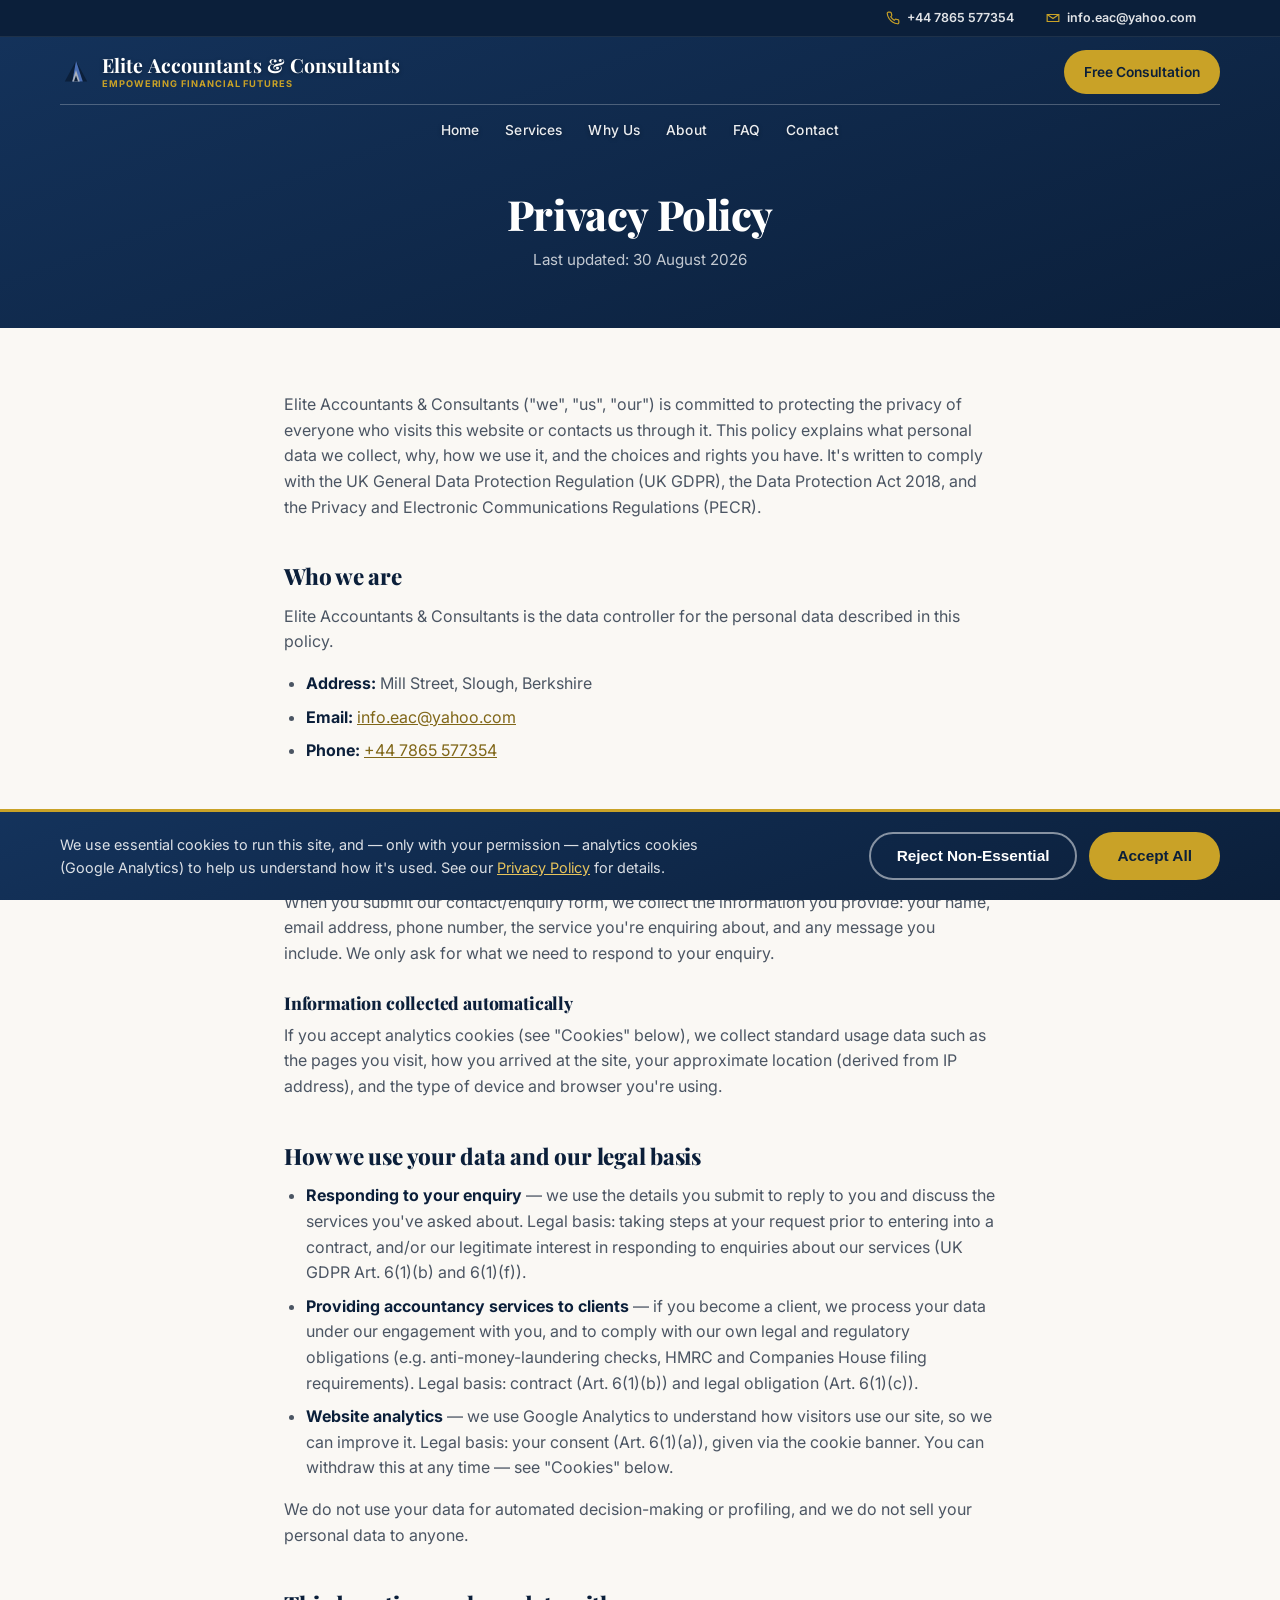
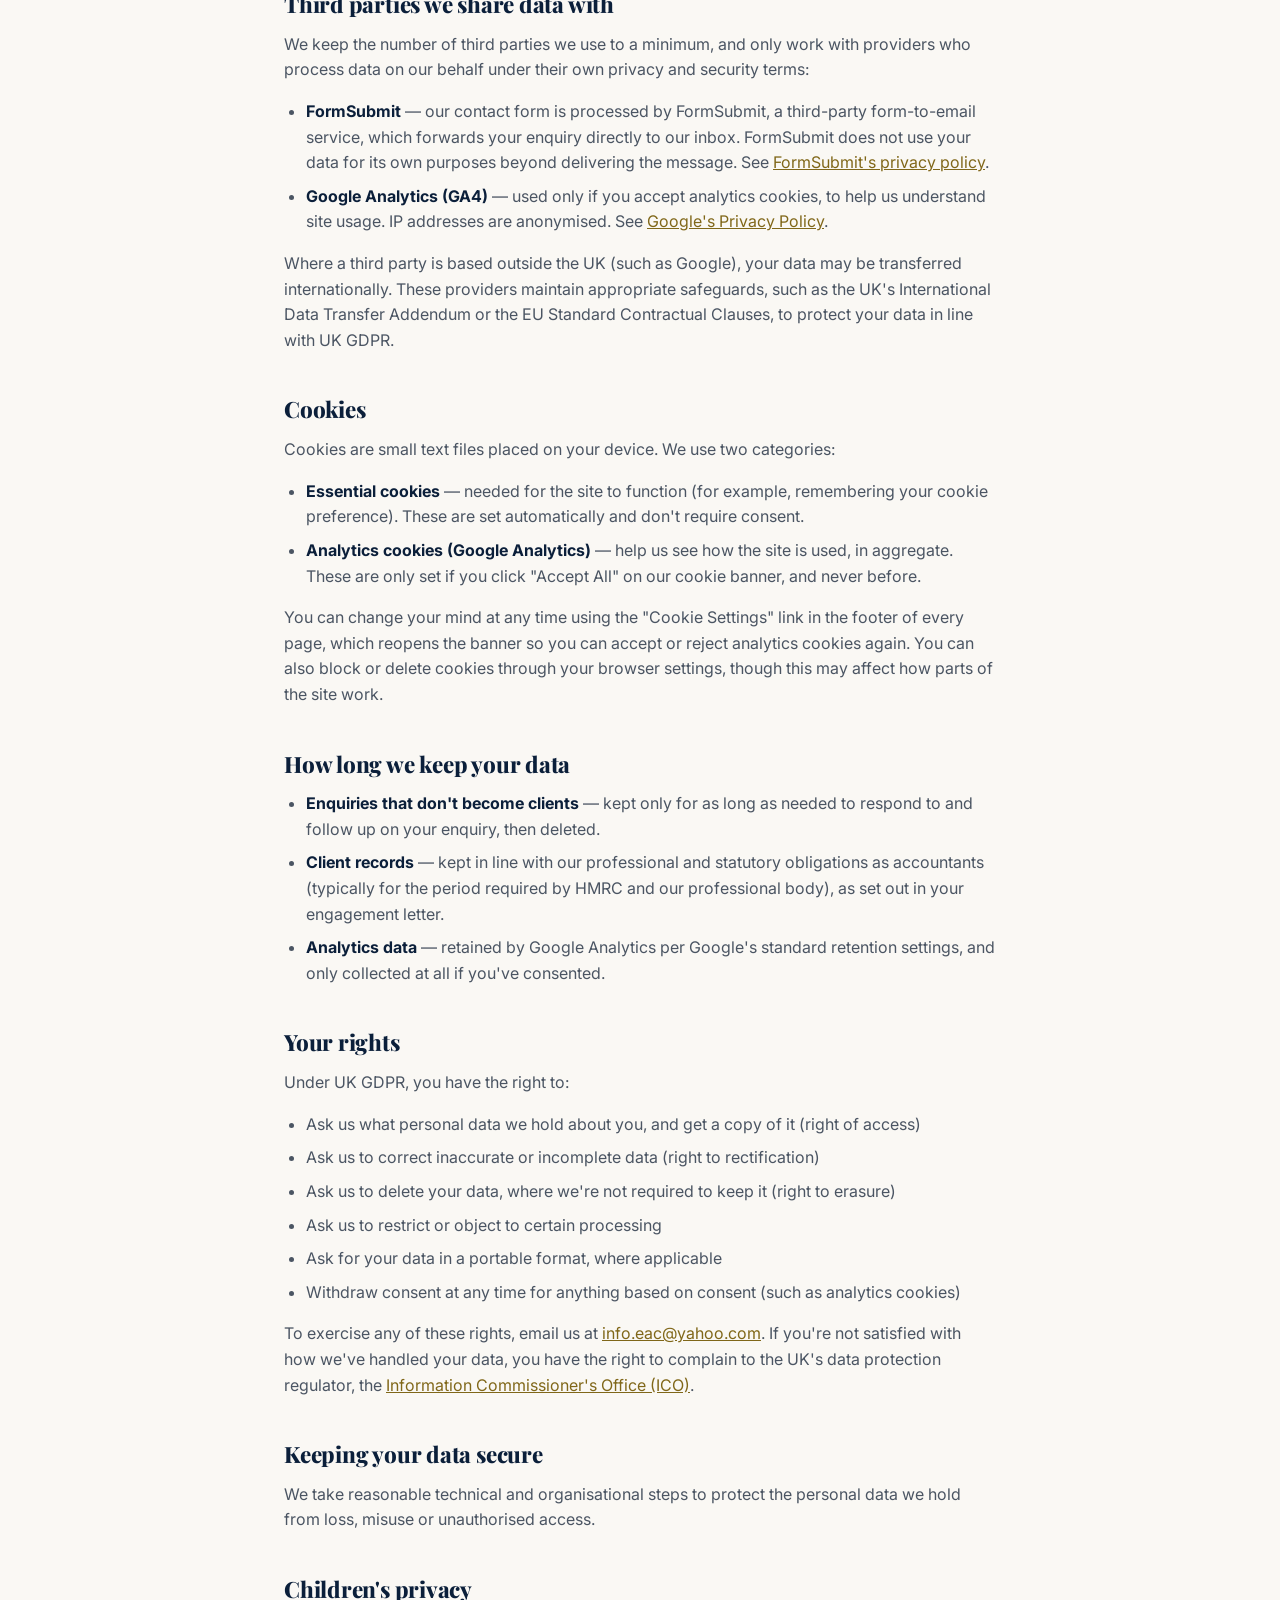
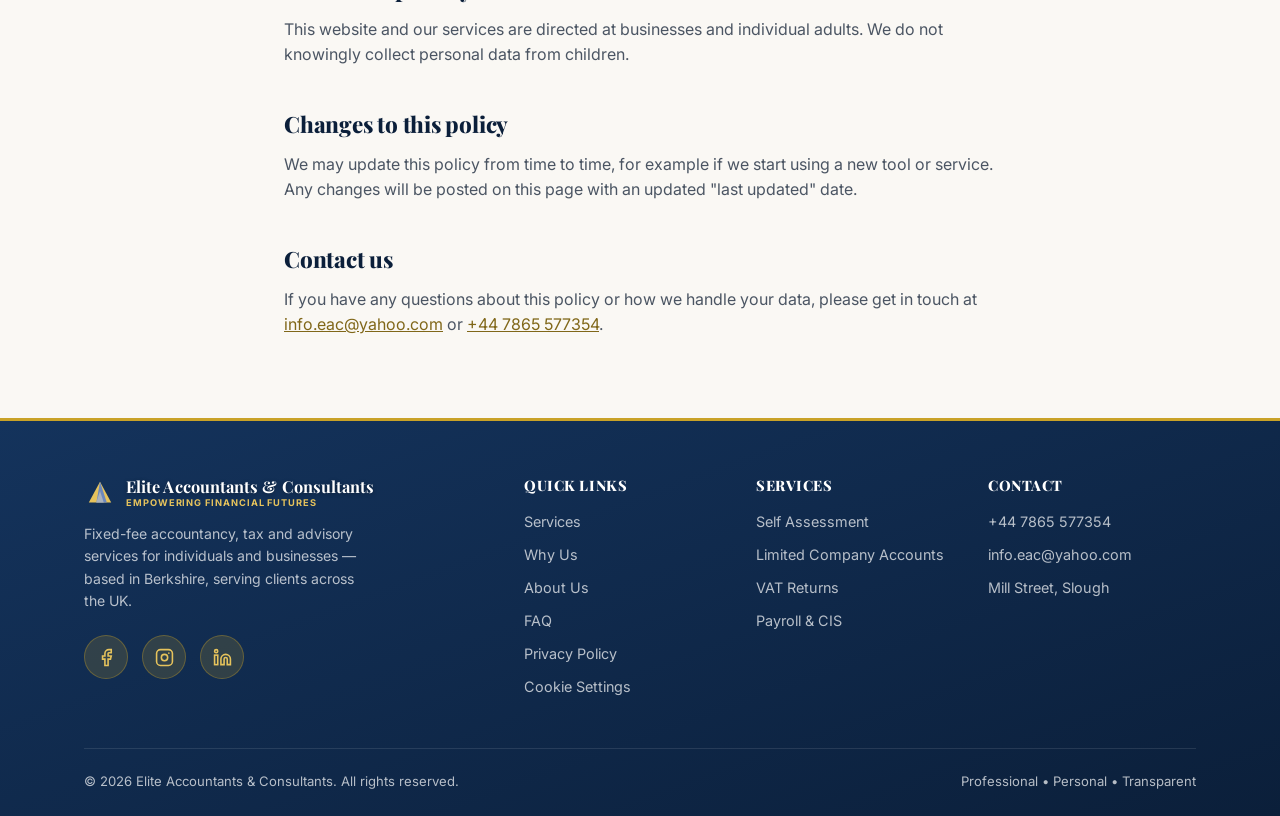
==== privacy-policy.html @ 8841601c "privacy policy updated" ====
<!DOCTYPE html>
<html lang="en">
<head>
<meta charset="UTF-8">
<meta name="viewport" content="width=device-width, initial-scale=1.0">

<!-- Google Analytics (GA4) -- the gtag.js script itself is NOT loaded here.
     It only gets injected after a visitor accepts analytics cookies in the
     cookie-consent banner (see the "Cookie consent & Google Analytics" section
     of script.js), so no GA cookie is ever set without consent (PECR). -->

<title>Privacy Policy | Elite Accountants & Consultants</title>
<meta name="description" content="How Elite Accountants & Consultants collects, uses and protects your personal data, including our use of cookies and Google Analytics.">
<link rel="icon" href="data:image/svg+xml,%3Csvg xmlns='http://www.w3.org/2000/svg' viewBox='0 0 64 64'%3E%3Crect width='64' height='64' rx='12' fill='%230b1f3a'/%3E%3Cpath d='M32 14 50 42H14z' fill='%23c9a227'/%3E%3C/svg%3E">

<meta property="og:type" content="website">
<meta property="og:site_name" content="Elite Accountants & Consultants">
<meta property="og:title" content="Privacy Policy | Elite Accountants & Consultants">
<meta property="og:description" content="How Elite Accountants & Consultants collects, uses and protects your personal data, including our use of cookies and Google Analytics.">
<meta name="twitter:card" content="summary">
<meta name="twitter:title" content="Privacy Policy | Elite Accountants & Consultants">

<link rel="preconnect" href="https://fonts.googleapis.com">
<link rel="preconnect" href="https://fonts.gstatic.com" crossorigin>
<link href="https://fonts.googleapis.com/css2?family=Playfair+Display:wght@700;800;900&family=Inter:wght@400;500;600;700;800&display=swap" rel="stylesheet">
<link rel="stylesheet" href="styles.css">
</head>
<body>

<div class="topbar">
  <div class="container topbar-inner">
    <a href="tel:+447865577354">
      <svg viewBox="0 0 24 24" fill="none" stroke="currentColor" stroke-width="2"><path d="M22 16.92v3a2 2 0 0 1-2.18 2 19.79 19.79 0 0 1-8.63-3.07 19.5 19.5 0 0 1-6-6 19.79 19.79 0 0 1-3.07-8.67A2 2 0 0 1 4.11 2h3a2 2 0 0 1 2 1.72c.127.96.361 1.903.7 2.81a2 2 0 0 1-.45 2.11L8.09 9.91a16 16 0 0 0 6 6l1.27-1.27a2 2 0 0 1 2.11-.45c.907.339 1.85.573 2.81.7A2 2 0 0 1 22 16.92z"/></svg>
      +44 7865 577354
    </a>
    <a href="index.html#contact">
      <svg viewBox="0 0 24 24" fill="none" stroke="currentColor" stroke-width="2"><path d="M4 4h16v16H4z" opacity="0"/><path d="M22 6 12 13 2 6"/><path d="M2 6h20v12H2z"/></svg>
      info.eac@yahoo.com
    </a>
  </div>
</div>

<header>
  <div class="container nav-wrap">
    <a href="index.html" class="logo">
      <svg viewBox="0 0 40 40" fill="none" xmlns="http://www.w3.org/2000/svg">
        <path d="M20 6 34 32H6Z" fill="#0b1f3a"/>
        <path d="M20 6 28.5 32H15.5Z" fill="#4a6fb5"/>
        <path d="M20 17.5 24.7 32H15.3Z" fill="#aab2bd"/>
        <path d="M20 24.5 22.6 32H17.4Z" fill="#0b1f3a"/>
      </svg>
      <span class="logo-text">
        <strong>Elite Accountants &amp; Consultants</strong>
        <span>Empowering Financial Futures</span>
      </span>
    </a>

    <nav class="main-nav" id="mainNav">
      <a href="index.html#home">Home</a>
      <a href="index.html#services">Services</a>
      <a href="index.html#why-us">Why Us</a>
      <a href="index.html#about">About</a>
      <a href="index.html#faq">FAQ</a>
      <a href="index.html#contact">Contact</a>
    </nav>

    <div class="header-actions">
      <a class="phone-pill" href="tel:+447865577354">
        <svg width="17" height="17" viewBox="0 0 24 24" fill="none" stroke="#c9a227" stroke-width="2"><path d="M22 16.92v3a2 2 0 0 1-2.18 2 19.79 19.79 0 0 1-8.63-3.07 19.5 19.5 0 0 1-6-6 19.79 19.79 0 0 1-3.07-8.67A2 2 0 0 1 4.11 2h3a2 2 0 0 1 2 1.72c.127.96.361 1.903.7 2.81a2 2 0 0 1-.45 2.11L8.09 9.91a16 16 0 0 0 6 6l1.27-1.27a2 2 0 0 1 2.11-.45c.907.339 1.85.573 2.81.7A2 2 0 0 1 22 16.92z"/></svg>
        +44 7865 577354
      </a>
      <a href="index.html#contact" class="btn btn-primary">Free Consultation</a>
      <button class="menu-toggle" id="menuToggle" aria-label="Toggle menu">
        <span></span><span></span><span></span>
      </button>
    </div>
  </div>
</header>

<main>
<section class="legal-hero">
  <div class="container">
    <h1>Privacy Policy</h1>
    <p>Last updated: 30 August 2026</p>
  </div>
</section>

<section class="tight">
  <div class="container legal-content">

    <p>Elite Accountants &amp; Consultants ("we", "us", "our") is committed to protecting the privacy of everyone who visits this website or contacts us through it. This policy explains what personal data we collect, why, how we use it, and the choices and rights you have. It's written to comply with the UK General Data Protection Regulation (UK GDPR), the Data Protection Act 2018, and the Privacy and Electronic Communications Regulations (PECR).</p>

    <h2>Who we are</h2>
    <p>Elite Accountants &amp; Consultants is the data controller for the personal data described in this policy.</p>
    <ul>
      <li><strong>Address:</strong> Mill Street, Slough, Berkshire</li>
      <li><strong>Email:</strong> <a href="mailto:info.eac@yahoo.com">info.eac@yahoo.com</a></li>
      <li><strong>Phone:</strong> <a href="tel:+447865577354">+44 7865 577354</a></li>
    </ul>

    <h2>What personal data we collect</h2>
    <h3>Information you give us</h3>
    <p>When you submit our contact/enquiry form, we collect the information you provide: your name, email address, phone number, the service you're enquiring about, and any message you include. We only ask for what we need to respond to your enquiry.</p>
    <h3>Information collected automatically</h3>
    <p>If you accept analytics cookies (see "Cookies" below), we collect standard usage data such as the pages you visit, how you arrived at the site, your approximate location (derived from IP address), and the type of device and browser you're using.</p>

    <h2>How we use your data and our legal basis</h2>
    <ul>
      <li><strong>Responding to your enquiry</strong> — we use the details you submit to reply to you and discuss the services you've asked about. Legal basis: taking steps at your request prior to entering into a contract, and/or our legitimate interest in responding to enquiries about our services (UK GDPR Art. 6(1)(b) and 6(1)(f)).</li>
        <li><strong>Providing accountancy services to clients</strong> — if you become a client, we process your data under our engagement with you, and to comply with our own legal and regulatory obligations (e.g. anti-money-laundering checks, HMRC and Companies House filing requirements). Legal basis: contract (Art. 6(1)(b)) and legal obligation (Art. 6(1)(c)).</li>
      <li><strong>Website analytics</strong> — we use Google Analytics to understand how visitors use our site, so we can improve it. Legal basis: your consent (Art. 6(1)(a)), given via the cookie banner. You can withdraw this at any time — see "Cookies" below.</li>
    </ul>
    <p>We do not use your data for automated decision-making or profiling, and we do not sell your personal data to anyone.</p>

    <h2>Third parties we share data with</h2>
    <p>We keep the number of third parties we use to a minimum, and only work with providers who process data on our behalf under their own privacy and security terms:</p>
    <ul>
      <li><strong>FormSubmit</strong> — our contact form is processed by FormSubmit, a third-party form-to-email service, which forwards your enquiry directly to our inbox. FormSubmit does not use your data for its own purposes beyond delivering the message. See <a href="https://formsubmit.co/privacy-policy" target="_blank" rel="noopener">FormSubmit's privacy policy</a>.</li>
      <li><strong>Google Analytics (GA4)</strong> — used only if you accept analytics cookies, to help us understand site usage. IP addresses are anonymised. See <a href="https://policies.google.com/privacy" target="_blank" rel="noopener">Google's Privacy Policy</a>.</li>
    </ul>
    <p>Where a third party is based outside the UK (such as Google), your data may be transferred internationally. These providers maintain appropriate safeguards, such as the UK's International Data Transfer Addendum or the EU Standard Contractual Clauses, to protect your data in line with UK GDPR.</p>

    <h2 id="cookies">Cookies</h2>
    <p>Cookies are small text files placed on your device. We use two categories:</p>
    <ul>
      <li><strong>Essential cookies</strong> — needed for the site to function (for example, remembering your cookie preference). These are set automatically and don't require consent.</li>
      <li><strong>Analytics cookies (Google Analytics)</strong> — help us see how the site is used, in aggregate. These are only set if you click "Accept All" on our cookie banner, and never before.</li>
    </ul>
    <p>You can change your mind at any time using the "Cookie Settings" link in the footer of every page, which reopens the banner so you can accept or reject analytics cookies again. You can also block or delete cookies through your browser settings, though this may affect how parts of the site work.</p>

    <h2>How long we keep your data</h2>
    <ul>
      <li><strong>Enquiries that don't become clients</strong> — kept only for as long as needed to respond to and follow up on your enquiry, then deleted.</li>
      <li><strong>Client records</strong> — kept in line with our professional and statutory obligations as accountants (typically for the period required by HMRC and our professional body), as set out in your engagement letter.</li>
      <li><strong>Analytics data</strong> — retained by Google Analytics per Google's standard retention settings, and only collected at all if you've consented.</li>
    </ul>

    <h2>Your rights</h2>
    <p>Under UK GDPR, you have the right to:</p>
    <ul>
      <li>Ask us what personal data we hold about you, and get a copy of it (right of access)</li>
      <li>Ask us to correct inaccurate or incomplete data (right to rectification)</li>
      <li>Ask us to delete your data, where we're not required to keep it (right to erasure)</li>
      <li>Ask us to restrict or object to certain processing</li>
      <li>Ask for your data in a portable format, where applicable</li>
      <li>Withdraw consent at any time for anything based on consent (such as analytics cookies)</li>
    </ul>
    <p>To exercise any of these rights, email us at <a href="mailto:info.eac@yahoo.com">info.eac@yahoo.com</a>. If you're not satisfied with how we've handled your data, you have the right to complain to the UK's data protection regulator, the <a href="https://ico.org.uk/make-a-complaint/" target="_blank" rel="noopener">Information Commissioner's Office (ICO)</a>.</p>

    <h2>Keeping your data secure</h2>
    <p>We take reasonable technical and organisational steps to protect the personal data we hold from loss, misuse or unauthorised access.</p>

    <h2>Children's privacy</h2>
    <p>This website and our services are directed at businesses and individual adults. We do not knowingly collect personal data from children.</p>

    <h2>Changes to this policy</h2>
    <p>We may update this policy from time to time, for example if we start using a new tool or service. Any changes will be posted on this page with an updated "last updated" date.</p>

    <h2>Contact us</h2>
    <p>If you have any questions about this policy or how we handle your data, please get in touch at <a href="mailto:info.eac@yahoo.com">info.eac@yahoo.com</a> or <a href="tel:+447865577354">+44 7865 577354</a>.</p>

  </div>
</section>
</main>

<footer>
  <div class="container">
    <div class="footer-grid">
      <div class="footer-brand">
        <a href="index.html" class="logo">
          <svg viewBox="0 0 40 40" fill="none" xmlns="http://www.w3.org/2000/svg">
            <path d="M20 6 34 32H6Z" fill="#e6c35c"/>
            <path d="M20 6 28.5 32H15.5Z" fill="#6c88bd"/>
            <path d="M20 17.5 24.7 32H15.3Z" fill="#aab2bd"/>
          </svg>
          <span class="logo-text">
            <strong>Elite Accountants &amp; Consultants</strong>
            <span>Empowering Financial Futures</span>
          </span>
        </a>
        <p>Fixed-fee accountancy, tax and advisory services for individuals and businesses — based in Berkshire, serving clients across the UK.</p>
        <div class="social-links" aria-label="Social media links">
          <a href="#" aria-label="Facebook"><svg viewBox="0 0 24 24" fill="none" stroke="currentColor" stroke-width="2"><path d="M18 2h-3a5 5 0 0 0-5 5v3H7v4h3v8h4v-8h3l1-4h-4V7a1 1 0 0 1 1-1h3z"/></svg></a>
          <a href="https://www.instagram.com/eliteaccountants.consultants/" target="_blank" rel="noopener" aria-label="Instagram"><svg viewBox="0 0 24 24" fill="none" stroke="currentColor" stroke-width="2"><rect x="2" y="2" width="20" height="20" rx="5"/><circle cx="12" cy="12" r="4"/><circle cx="17.5" cy="6.5" r="1" fill="currentColor" stroke="none"/></svg></a>
          <a href="https://www.linkedin.com/in/kailash-kumar-fcca-5b412081/" target="_blank" rel="noopener" aria-label="LinkedIn"><svg viewBox="0 0 24 24" fill="none" stroke="currentColor" stroke-width="2"><path d="M16 8a6 6 0 0 1 6 6v7h-4v-7a2 2 0 0 0-2-2 2 2 0 0 0-2 2v7h-4v-7a6 6 0 0 1 6-6z"/><rect x="2" y="9" width="4" height="12"/><circle cx="4" cy="4" r="2"/></svg></a>
        </div>
      </div>
      <div>
        <h4>Quick Links</h4>
        <ul>
          <li><a href="index.html#services">Services</a></li>
          <li><a href="index.html#why-us">Why Us</a></li>
          <li><a href="index.html#about">About Us</a></li>
          <li><a href="index.html#faq">FAQ</a></li>
          <li><a href="privacy-policy.html">Privacy Policy</a></li>
          <li><a href="#" class="cookie-settings-link">Cookie Settings</a></li>
        </ul>
      </div>
      <div>
        <h4>Services</h4>
        <ul>
          <li><a href="index.html#services">Self Assessment</a></li>
          <li><a href="index.html#services">Limited Company Accounts</a></li>
          <li><a href="index.html#services">VAT Returns</a></li>
          <li><a href="index.html#services">Payroll &amp; CIS</a></li>
        </ul>
      </div>
      <div>
        <h4>Contact</h4>
        <ul>
          <li><a href="tel:+447865577354">+44 7865 577354</a></li>
          <li><a href="index.html#contact">info.eac@yahoo.com</a></li>
          <li>Mill Street, Slough</li>
        </ul>
      </div>
    </div>
    <div class="footer-bottom">
      <span>© <span id="year"></span> Elite Accountants &amp; Consultants. All rights reserved.</span>
      <span>Professional • Personal • Transparent</span>
    </div>
  </div>
</footer>

<button class="back-to-top" id="backToTop" aria-label="Back to top">
  <svg viewBox="0 0 24 24" fill="none" stroke="currentColor" stroke-width="2"><path d="M12 19V5M5 12l7-7 7 7"/></svg>
</button>

<div class="cookie-banner" id="cookieBanner" role="region" aria-label="Cookie consent">
  <div class="cookie-banner-inner">
    <p>We use essential cookies to run this site, and — only with your permission — analytics cookies (Google Analytics) to help us understand how it's used. See our <a href="#cookies">Privacy Policy</a> for details.</p>
    <div class="cookie-banner-actions">
      <button type="button" class="btn btn-outline-navy" id="cookieReject">Reject Non-Essential</button>
      <button type="button" class="btn btn-primary" id="cookieAccept">Accept All</button>
    </div>
  </div>
</div>

<script src="script.js"></script>
</body>
</html>
---- styles.css ----
/* ===== Elite Accountants & Consultants ===== */

:root {
  --navy: #0b1f3a;
  --navy-light: #14335c;
  --gold: #c9a227;
  --gold-light: #e6c35c;
  --gold-dark: #806719;
  --cream: #faf8f4;
  --white: #ffffff;
  --sky-50: #f2f7fc;
  --sky-100: #e4eff9;
  --sky-200: #cfe3f4;
  --gold-50: #fbf4e3;
  --gold-100: #f5e6c2;
  --gray-700: #4b5563;
  --gray-500: #6b7280;
  --gray-200: #e5e7eb;
  --gray-100: #f3f4f6;
  --success-bg: #eaf7ee;
  --success-border: #b9e6c4;
  --success-text: #1e6b34;
  --radius: 14px;
  --shadow: 0 4px 20px rgba(11, 31, 58, 0.08);
  --shadow-lg: 0 12px 32px rgba(11, 31, 58, 0.14);
}

* { box-sizing: border-box; margin: 0; padding: 0; }

html { scroll-behavior: smooth; }

html, body { overflow-x: hidden; }

body {
  font-family: 'Inter', -apple-system, BlinkMacSystemFont, 'Segoe UI', sans-serif;
  color: var(--navy);
  background: var(--cream);
  line-height: 1.6;
  -webkit-font-smoothing: antialiased;
}

h1, h2, h3, h4 {
  font-family: 'Playfair Display', Georgia, serif;
  color: var(--navy);
  line-height: 1.15;
  font-weight: 800;
  letter-spacing: -0.01em;
}

a { color: inherit; text-decoration: none; }
img { max-width: 100%; display: block; }
ul { list-style: none; }

.container {
  width: 100%;
  max-width: 1160px;
  margin: 0 auto;
  padding: 0 24px;
  min-width: 0;
}

/* --gold-dark by default: --gold (the bright accent) is ~2.3:1 on white/cream,
   below WCAG AA's 4.5:1 for small text. .on-dark switches back to the bright
   gold for the two instances that sit on a navy background, where it's ~6.8:1. */
.eyebrow {
  display: inline-block;
  font-size: 0.78rem;
  letter-spacing: 0.14em;
  text-transform: uppercase;
  color: var(--gold-dark);
  font-weight: 700;
  margin-bottom: 12px;
}
.eyebrow.on-dark { color: var(--gold); }

.section-head { max-width: 640px; margin: 0 auto 48px; text-align: center; }
.section-head h2 { font-size: clamp(1.7rem, 3vw, 2.4rem); margin-bottom: 12px; }
.section-head p { color: var(--gray-700); font-size: 1.05rem; }

section { padding: 88px 0; }
section.tight { padding: 64px 0; }
/* Offsets anchor-jump targets (nav links, "View Our Services", etc.) so the
   fixed header doesn't land on top of the section heading. */
section[id] { scroll-margin-top: 168px; }

/* Buttons */
.btn {
  display: inline-flex;
  align-items: center;
  gap: 8px;
  padding: 13px 26px;
  border-radius: 999px;
  font-weight: 600;
  font-size: 0.96rem;
  border: 2px solid transparent;
  cursor: pointer;
  transition: transform 0.15s ease, box-shadow 0.15s ease, background 0.15s ease, color 0.15s ease;
}
.btn-primary { background: var(--gold); color: var(--navy); }
.btn-primary:hover { background: var(--gold-light); transform: translateY(-2px); box-shadow: var(--shadow); }
.btn-outline { border-color: rgba(255,255,255,0.5); color: var(--white); }
.btn-outline:hover { background: rgba(255,255,255,0.12); transform: translateY(-2px); }
.btn-navy { background: var(--navy); color: var(--white); }
.btn-navy:hover { background: var(--navy-light); transform: translateY(-2px); box-shadow: var(--shadow); }

/* Top bar */
/* Always-solid contact strip fixed above the main header; hidden on mobile
   (max-width: 720px) where space is tight and the phone/email are already
   reachable from the hero and contact section. */
.topbar {
  position: fixed;
  top: 0;
  left: 0;
  right: 0;
  width: 100%;
  z-index: 101;
  background: var(--navy);
  border-bottom: 1px solid rgba(255,255,255,0.08);
}
.topbar-inner {
  display: flex;
  align-items: center;
  justify-content: flex-end;
  gap: 32px;
  padding: 8px 24px;
}
.topbar a {
  display: inline-flex;
  align-items: center;
  gap: 7px;
  font-size: 0.78rem;
  font-weight: 600;
  color: rgba(255,255,255,0.88);
  transition: color 0.15s ease;
}
.topbar a:hover { color: var(--gold-light); }
.topbar a svg { width: 14px; height: 14px; color: var(--gold); flex-shrink: 0; }

/* Header */
/* Transparent overlay on the hero image by default; switches to the solid
   cream bar (.scrolled, toggled by script.js) once the page scrolls past it. */
header {
  position: fixed;
  top: 37px;
  left: 0;
  right: 0;
  width: 100%;
  z-index: 100;
  background: transparent;
  backdrop-filter: none;
  border-bottom: 1px solid transparent;
  box-shadow: none;
  transition: background 0.3s ease, backdrop-filter 0.3s ease, border-color 0.3s ease, box-shadow 0.3s ease;
}
header.scrolled {
  background: rgba(250, 248, 244, 0.92);
  backdrop-filter: blur(8px);
  border-bottom: 1px solid var(--gray-200);
  box-shadow: 0 2px 16px rgba(11, 31, 58, 0.06);
}
.nav-wrap {
  display: flex;
  flex-wrap: wrap;
  align-items: center;
  justify-content: space-between;
  padding: 13px 0 0;
}
.logo { display: flex; align-items: center; gap: 10px; }
.logo svg { width: 32px; height: 32px; flex-shrink: 0; }
.logo-text { display: flex; flex-direction: column; line-height: 1.15; gap: 2px; }
.logo-text strong { font-family: 'Playfair Display', serif; font-size: 1.22rem; font-weight: 700; color: var(--white); text-shadow: 0 1px 4px rgba(0,0,0,0.35); letter-spacing: 0.005em; white-space: nowrap; transition: color 0.3s ease, text-shadow 0.3s ease; }
.logo-text span { font-size: 0.58rem; letter-spacing: 0.1em; text-transform: uppercase; color: var(--gold); font-weight: 700; white-space: nowrap; }
header.scrolled .logo-text strong { color: var(--navy); text-shadow: none; }

nav.main-nav {
  display: flex;
  align-items: center;
  justify-content: center;
  gap: 26px;
  flex-basis: 100%;
  order: 3;
  padding: 10px 0 12px;
  margin-top: 10px;
  border-top: 1px solid rgba(255, 255, 255, 0.25);
  transition: border-color 0.3s ease;
}
header.scrolled nav.main-nav { border-top-color: var(--gray-200); }
nav.main-nav a {
  font-size: 0.86rem;
  font-weight: 500;
  letter-spacing: 0.01em;
  color: rgba(255, 255, 255, 0.92);
  text-shadow: 0 1px 4px rgba(0,0,0,0.35);
  position: relative;
  padding: 4px 0;
  transition: color 0.15s ease, text-shadow 0.3s ease;
}
/* Invisible expanded hit-area so the tap target meets the 44px minimum
   without changing the link's visual size or the underline's position. */
nav.main-nav a::before {
  content: "";
  position: absolute;
  top: 50%;
  left: -2px;
  right: -2px;
  height: 44px;
  transform: translateY(-50%);
}
header.scrolled nav.main-nav a { color: var(--navy-light); text-shadow: none; }
nav.main-nav a::after {
  content: "";
  position: absolute;
  left: 0; right: 100%;
  bottom: -2px;
  height: 2px;
  background: var(--gold);
  transition: right 0.18s ease;
}
nav.main-nav a:hover { color: var(--white); }
header.scrolled nav.main-nav a:hover { color: var(--navy); }
nav.main-nav a:hover::after { right: 0; }
/* The mobile dropdown panel is always solid, regardless of header state */
nav.main-nav.open a { color: var(--navy-light); text-shadow: none; }
nav.main-nav.open a:hover { color: var(--navy); }

.header-actions { display: flex; align-items: center; gap: 14px; }
.header-actions .btn { padding: 9px 18px; font-size: 0.86rem; }
.phone-pill {
  display: none;
  align-items: center;
  gap: 6px;
  font-weight: 600;
  font-size: 0.84rem;
  color: var(--white);
  text-shadow: 0 1px 4px rgba(0,0,0,0.35);
  transition: color 0.3s ease, text-shadow 0.3s ease;
}
header.scrolled .phone-pill { color: var(--navy); text-shadow: none; }

.menu-toggle {
  display: none;
  align-items: center;
  justify-content: center;
  background: none;
  border: none;
  cursor: pointer;
  min-width: 44px;
  min-height: 44px;
  padding: 6px;
}
.menu-toggle span {
  display: block;
  width: 24px;
  height: 2px;
  background: var(--white);
  box-shadow: 0 1px 3px rgba(0,0,0,0.35);
  margin: 5px 0;
  transition: 0.2s;
}
header.scrolled .menu-toggle span { background: var(--navy); box-shadow: none; }
header.scrolled .logo-text span { color: var(--gold-dark); }

/* Hero */
.hero {
  position: relative;
  background-color: var(--navy);
  background-image:
    linear-gradient(rgba(11,31,58,0.62), rgba(11,31,58,0.72)),
    url("https://images.unsplash.com/photo-1762427354397-854a52e0ded7?fm=jpg&q=80&w=2400&auto=format&fit=crop");
  background-size: cover;
  background-position: center;
  background-repeat: no-repeat;
  color: var(--white);
  overflow: hidden;
  padding: 288px 0 140px;
  text-align: center;
}
.hero-text {
  max-width: 780px;
  margin: 0 auto;
}
.hero-inner {
  position: relative;
}
.hero h1 {
  color: var(--white);
  font-weight: 900;
  letter-spacing: -0.015em;
  font-size: clamp(2.3rem, 4.4vw, 3.5rem);
  margin: 0 auto 22px;
}
.hero h1 em { color: var(--gold-light); font-style: normal; }
.hero p.lead {
  color: rgba(255,255,255,0.88);
  font-size: 1.15rem;
  max-width: 560px;
  margin: 0 auto 36px;
}
.hero-ctas { display: flex; flex-wrap: wrap; justify-content: center; gap: 14px; margin-bottom: 36px; }
.hero .btn-outline { border-color: rgba(255,255,255,0.6); color: var(--white); }
.hero .btn-outline:hover { background: rgba(255,255,255,0.12); }
.hero-badges { display: flex; flex-wrap: wrap; justify-content: center; gap: 22px; }
.hero-badges div { display: flex; align-items: center; gap: 8px; font-size: 0.88rem; font-weight: 600; color: rgba(255,255,255,0.85); }
.hero-badges svg { width: 18px; height: 18px; color: var(--gold-light); flex-shrink: 0; }

/* About */
#about { background: var(--white); }
.about-head { max-width: 700px; }
.about-grid {
  display: grid;
  grid-template-columns: minmax(0,0.9fr) minmax(0,1.1fr);
  gap: 56px;
  align-items: center;
}
.director-card {
  background: var(--white);
  border-radius: var(--radius);
  box-shadow: var(--shadow);
  padding: 36px 30px;
  text-align: center;
  border-top: 4px solid var(--gold);
}
.director-avatar {
  width: 96px;
  height: 96px;
  border-radius: 50%;
  object-fit: cover;
  margin: 0 auto 18px;
  border: 3px solid var(--gold);
  box-shadow: 0 4px 14px rgba(11,31,58,0.18);
}
.director-card h3 { font-size: 1.25rem; margin-bottom: 4px; }
.director-card .role { color: var(--gold-dark); font-weight: 700; font-size: 0.82rem; letter-spacing: 0.08em; text-transform: uppercase; margin-bottom: 14px; }
.director-card p { color: var(--gray-700); font-size: 0.92rem; }

.about-list { display: grid; gap: 14px; }
.about-list li { display: flex; gap: 12px; align-items: flex-start; color: var(--navy); font-weight: 600; font-size: 0.95rem; }
.about-list li svg { width: 20px; height: 20px; color: var(--gold); flex-shrink: 0; margin-top: 2px; }

/* Services */
.services-section { background: var(--cream); }
.services-grid {
  display: grid;
  grid-template-columns: repeat(3, minmax(0,1fr));
  gap: 22px;
}
.service-card {
  background: var(--white);
  border: 1px solid var(--gray-200);
  border-radius: var(--radius);
  padding: 24px;
  display: flex;
  flex-direction: row;
  align-items: flex-start;
  gap: 18px;
  height: 100%;
  transition: transform 0.18s ease, box-shadow 0.18s ease, border-color 0.18s ease;
}
.service-card:hover { transform: translateY(-4px); box-shadow: var(--shadow); border-color: var(--gold); }
.service-card.extra { display: none; }
.services-grid.expanded .service-card.extra { display: flex; }
.service-icon {
  width: 58px;
  height: 58px;
  border-radius: 14px;
  background: var(--gold-100);
  border: 1px solid rgba(201,162,39,0.3);
  color: var(--navy);
  display: flex;
  align-items: center;
  justify-content: center;
  flex-shrink: 0;
}
.service-icon svg { width: 27px; height: 27px; }
.service-card-body {
  display: flex;
  flex-direction: column;
  align-items: flex-start;
  align-self: stretch;
  flex: 1;
  min-width: 0;
}
.service-card h3 {
  font-size: 1.02rem;
  margin-bottom: 12px;
  padding-bottom: 10px;
  min-height: 48px;
  position: relative;
}
.service-card h3::after {
  content: "";
  position: absolute;
  left: 0;
  bottom: 0;
  width: 28px;
  height: 3px;
  border-radius: 2px;
  background: var(--gold);
}
.service-card p { color: var(--gray-500); font-size: 0.88rem; margin-bottom: 14px; flex: 1; }
.service-footer {
  display: flex;
  align-items: baseline;
  gap: 6px;
  width: 100%;
  margin-top: auto;
  padding-top: 14px;
  border-top: 1px solid var(--gray-200);
}
.price-label { font-size: 0.78rem; color: var(--gray-500); font-weight: 500; }
.price-amount { font-family: 'Inter', -apple-system, BlinkMacSystemFont, 'Segoe UI', sans-serif; font-size: 1rem; font-weight: 700; color: var(--navy); }

.services-toggle { text-align: center; margin-top: 32px; }
.btn-outline-navy { border-color: var(--navy); color: var(--navy); background: none; }
.btn-outline-navy:hover { background: var(--navy); color: var(--white); transform: translateY(-2px); }

.package-banner {
  position: relative;
  margin-top: 40px;
  background-color: var(--navy);
  background-image:
    linear-gradient(rgba(11,31,58,0.8), rgba(11,31,58,0.86)),
    url("https://images.unsplash.com/photo-1772588627527-db42040f3a8b?fm=jpg&q=75&w=1600&auto=format&fit=crop");
  background-size: cover;
  background-position: center;
  background-repeat: no-repeat;
  color: var(--white);
  border-radius: var(--radius);
  border-top: 3px solid var(--gold);
  padding: 34px 40px;
  display: flex;
  align-items: center;
  justify-content: space-between;
  gap: 24px;
  flex-wrap: wrap;
}
.package-banner h3 { color: var(--white); font-size: 1.3rem; margin-bottom: 6px; }
.package-banner p { color: rgba(255,255,255,0.78); font-size: 0.94rem; }
.price-note {
  text-align: center;
  color: var(--gray-500);
  font-size: 0.86rem;
  margin-top: 28px;
}

/* Why us */
#why-us { background: var(--gold-50); }

.eyebrow-pill {
  display: inline-block;
  padding: 8px 20px;
  border: 1px solid rgba(201,162,39,0.4);
  background: rgba(201,162,39,0.08);
  border-radius: 999px;
  font-size: 0.75rem;
  letter-spacing: 0.14em;
  text-transform: uppercase;
  color: var(--gold-dark);
  font-weight: 700;
  margin-bottom: 20px;
}
.why-head { max-width: 780px; }
.why-head h2 { font-size: clamp(1.9rem, 4vw, 2.6rem); margin-bottom: 14px; }

.why-icon-badge {
  width: 56px;
  height: 56px;
  border-radius: 50%;
  display: flex;
  align-items: center;
  justify-content: center;
  flex-shrink: 0;
  margin-bottom: 18px;
}
.why-icon-badge svg { width: 25px; height: 25px; }

.why-grid {
  display: grid;
  grid-template-columns: minmax(0,0.85fr) minmax(0,2fr);
  gap: 28px;
  align-items: stretch;
}

.why-feature {
  background: linear-gradient(160deg, var(--navy-light), var(--navy));
  border-radius: var(--radius);
  padding: 36px 32px;
  color: var(--white);
  display: flex;
  flex-direction: column;
  justify-content: center;
}
.why-feature .why-icon-badge { background: rgba(201,162,39,0.22); color: var(--gold-light); }
.why-feature h3 {
  color: var(--white);
  font-size: 1.4rem;
  margin-bottom: 10px;
  padding-bottom: 14px;
  position: relative;
}
.why-feature h3::after {
  content: "";
  position: absolute;
  left: 0;
  bottom: 0;
  width: 34px;
  height: 3px;
  border-radius: 2px;
  background: var(--gold);
}
.why-feature p { color: rgba(255,255,255,0.8); font-size: 0.94rem; }

.why-cards {
  display: grid;
  grid-template-columns: repeat(6, minmax(0,1fr));
  gap: 24px;
}
.why-card-wide { grid-column: span 3; }
.why-card-narrow { grid-column: span 2; }
.why-card {
  background: var(--white);
  border: 1px solid var(--gray-200);
  border-radius: var(--radius);
  padding: 26px;
  transition: transform 0.18s ease, box-shadow 0.18s ease, border-color 0.18s ease;
}
.why-card:hover { transform: translateY(-4px); box-shadow: var(--shadow); border-color: var(--gold); }
.why-card .why-icon-badge { background: var(--gold-100); color: var(--navy); }
.why-card h3 {
  font-size: 1.02rem;
  margin-bottom: 10px;
  padding-bottom: 10px;
  position: relative;
}
.why-card h3::after {
  content: "";
  position: absolute;
  left: 0;
  bottom: 0;
  width: 26px;
  height: 3px;
  border-radius: 2px;
  background: var(--gold);
}
.why-card p { font-size: 0.88rem; color: var(--gray-500); }

/* Final CTA band */
.cta-band {
  position: relative;
  background-color: var(--navy);
  background-image:
    linear-gradient(rgba(11,31,58,0.75), rgba(11,31,58,0.84)),
    url("https://images.unsplash.com/photo-1686061593213-98dad7c599b9?fm=jpg&q=80&w=2400&auto=format&fit=crop");
  background-size: cover;
  background-position: center;
  background-repeat: no-repeat;
  padding: 64px 0;
  border-top: 3px solid var(--gold);
}
.cta-band-inner {
  display: flex;
  align-items: center;
  justify-content: space-between;
  gap: 24px;
  flex-wrap: wrap;
}
.cta-band h2 { color: var(--white); font-size: clamp(1.5rem, 2.6vw, 2rem); margin-bottom: 8px; }
.cta-band p { color: rgba(255,255,255,0.8); font-size: 1rem; max-width: 480px; }

/* FAQ */
.faq-section { background: var(--white); }
.faq-list { max-width: 760px; margin: 0 auto; display: grid; gap: 14px; }
.faq-item { border: 1px solid var(--gray-200); border-radius: 12px; overflow: hidden; background: var(--cream); }
.faq-question {
  width: 100%;
  text-align: left;
  padding: 20px 22px;
  background: none;
  border: none;
  font-family: inherit;
  font-size: 1rem;
  font-weight: 700;
  color: var(--navy);
  cursor: pointer;
  display: flex;
  align-items: center;
  justify-content: space-between;
  gap: 16px;
}
.faq-question .icon { flex-shrink: 0; width: 20px; height: 20px; transition: transform 0.2s ease; color: var(--gold); }
.faq-item.open .faq-question .icon { transform: rotate(45deg); }
.faq-answer {
  max-height: 0;
  overflow: hidden;
  transition: max-height 0.25s ease;
}
.faq-answer p { padding: 0 22px 20px; color: var(--gray-700); font-size: 0.93rem; }

/* Contact */
.contact-section { background: var(--navy); color: var(--white); }
.contact-grid { display: grid; grid-template-columns: minmax(0,1fr) minmax(0,1fr); gap: 48px; }
.contact-section .section-head h2 { color: var(--white); }
.contact-section .section-head p { color: rgba(255,255,255,0.75); }
.contact-details { display: grid; gap: 20px; margin-top: 8px; }
.contact-detail { display: flex; gap: 16px; align-items: flex-start; }
.contact-detail .icon-circle {
  width: 44px; height: 44px; border-radius: 50%;
  background: rgba(201,162,39,0.15);
  color: var(--gold-light);
  display: flex; align-items: center; justify-content: center;
  flex-shrink: 0;
}
.contact-detail .icon-circle svg { width: 20px; height: 20px; }
.contact-detail h4 { color: var(--white); font-size: 0.95rem; margin-bottom: 4px; }
.contact-detail p, .contact-detail a { color: rgba(255,255,255,0.75); font-size: 0.94rem; }
.contact-detail a:hover { color: var(--gold-light); }

.map-embed { margin-top: 26px; border-radius: var(--radius); overflow: hidden; border: 1px solid rgba(255,255,255,0.15); }
.map-embed iframe { width: 100%; height: 220px; border: 0; display: block; }

.contact-form {
  background: var(--white);
  color: var(--navy);
  border-radius: var(--radius);
  padding: 34px;
  box-shadow: var(--shadow-lg);
}
.form-success {
  display: none;
  align-items: center;
  gap: 10px;
  background: var(--success-bg);
  border: 1px solid var(--success-border);
  color: var(--success-text);
  font-weight: 600;
  font-size: 0.9rem;
  padding: 12px 16px;
  border-radius: 10px;
  margin-bottom: 20px;
}
.form-success.visible { display: flex; }
.contact-form h3 { margin-bottom: 6px; }
.contact-form p.form-sub { color: var(--gray-500); font-size: 0.9rem; margin-bottom: 22px; }
.form-row { display: grid; grid-template-columns: minmax(0,1fr) minmax(0,1fr); gap: 14px; margin-bottom: 14px; }
.form-field { display: flex; flex-direction: column; gap: 6px; margin-bottom: 14px; }
.form-field label { font-size: 0.82rem; font-weight: 600; color: var(--navy-light); }
.form-field input, .form-field select, .form-field textarea {
  width: 100%;
  min-width: 0;
  padding: 12px 14px;
  border: 1px solid var(--gray-200);
  border-radius: 8px;
  font-family: inherit;
  font-size: 0.94rem;
  background: var(--gray-100);
  color: var(--navy);
}
.form-field textarea { resize: vertical; min-height: 96px; }
.form-field input:focus, .form-field select:focus, .form-field textarea:focus {
  outline: 2px solid var(--gold);
  outline-offset: 1px;
  background: var(--white);
}
.contact-form .btn { width: 100%; justify-content: center; margin-top: 6px; }
.form-note { font-size: 0.78rem; color: var(--gray-500); margin-top: 12px; text-align: center; }

/* Footer */
footer {
  background: linear-gradient(160deg, var(--navy-light), var(--navy));
  color: rgba(255,255,255,0.7);
  padding: 56px 0 24px;
  border-top: 3px solid var(--gold);
}
.footer-grid { display: grid; grid-template-columns: minmax(0,1.8fr) minmax(0,0.9fr) minmax(0,0.9fr) minmax(0,0.9fr); gap: 24px; margin-bottom: 40px; }
.footer-brand .logo-text strong, .footer-brand .logo-text span { color: var(--white); }
.footer-brand .logo-text span { color: var(--gold-light); }
.footer-brand .logo-text strong { font-size: 1.02rem; white-space: nowrap; }
.footer-brand p { margin-top: 14px; font-size: 0.88rem; max-width: 280px; }
.social-links { display: flex; gap: 14px; margin-top: 22px; }
.social-links a {
  width: 44px;
  height: 44px;
  border-radius: 50%;
  background: rgba(201,162,39,0.18);
  border: 1px solid rgba(201,162,39,0.35);
  color: var(--gold-light);
  display: flex;
  align-items: center;
  justify-content: center;
  transition: background 0.15s ease, color 0.15s ease, transform 0.15s ease;
}
.social-links a:hover { background: var(--gold); color: var(--navy); transform: translateY(-2px); }
.social-links svg { width: 19px; height: 19px; }
footer h4 { color: var(--white); font-size: 0.9rem; margin-bottom: 16px; letter-spacing: 0.04em; text-transform: uppercase; }
footer ul li { margin-bottom: 10px; font-size: 0.9rem; }
footer ul li a:hover { color: var(--gold-light); }
.footer-bottom {
  border-top: 1px solid rgba(255,255,255,0.1);
  padding-top: 22px;
  display: flex;
  justify-content: space-between;
  flex-wrap: wrap;
  gap: 12px;
  font-size: 0.82rem;
}

/* Back to top */
.back-to-top {
  position: fixed;
  bottom: 24px;
  right: 24px;
  width: 44px;
  height: 44px;
  border-radius: 50%;
  background: var(--navy);
  color: var(--gold-light);
  display: flex;
  align-items: center;
  justify-content: center;
  box-shadow: var(--shadow-lg);
  opacity: 0;
  pointer-events: none;
  transform: translateY(10px);
  transition: opacity 0.2s ease, transform 0.2s ease;
  z-index: 90;
  cursor: pointer;
  border: none;
}
.back-to-top.visible { opacity: 1; pointer-events: auto; transform: translateY(0); }
.back-to-top svg { width: 20px; height: 20px; }

/* Cookie consent banner (PECR) — hidden off-screen until a visitor hasn't
   yet made a choice; script.js toggles .visible. Sits above everything
   including the back-to-top button. */
.cookie-banner {
  position: fixed;
  left: 0;
  right: 0;
  bottom: 0;
  z-index: 200;
  background: linear-gradient(160deg, var(--navy-light), var(--navy));
  color: rgba(255,255,255,0.85);
  border-top: 3px solid var(--gold);
  padding: 20px 24px;
  transform: translateY(110%);
  transition: transform 0.3s ease;
}
.cookie-banner.visible { transform: translateY(0); }
.cookie-banner-inner {
  max-width: 1160px;
  margin: 0 auto;
  display: flex;
  align-items: center;
  justify-content: space-between;
  gap: 24px;
  flex-wrap: wrap;
}
.cookie-banner p { font-size: 0.9rem; max-width: 640px; }
.cookie-banner a { color: var(--gold-light); text-decoration: underline; }
.cookie-banner-actions { display: flex; gap: 12px; flex-shrink: 0; }
.cookie-banner .btn-outline-navy { border-color: rgba(255,255,255,0.5); color: var(--white); }
.cookie-banner .btn-outline-navy:hover { background: rgba(255,255,255,0.12); color: var(--white); }

/* Legal pages (Privacy Policy) */
.legal-hero {
  background: linear-gradient(160deg, var(--navy-light), var(--navy));
  color: var(--white);
  padding: 190px 0 56px;
  text-align: center;
}
.legal-hero h1 { color: var(--white); font-size: clamp(1.9rem, 4vw, 2.6rem); margin-bottom: 10px; }
.legal-hero p { color: rgba(255,255,255,0.75); font-size: 0.95rem; }
.legal-content { max-width: 760px; margin: 0 auto; }
.legal-content h2 { font-size: 1.4rem; margin-top: 44px; margin-bottom: 14px; }
.legal-content h2:first-child { margin-top: 0; }
.legal-content h3 { font-size: 1.1rem; margin-top: 26px; margin-bottom: 10px; }
.legal-content p { color: var(--gray-700); margin-bottom: 16px; }
.legal-content ul { list-style: disc; padding-left: 22px; margin: 0 0 16px; }
.legal-content li { color: var(--gray-700); margin-bottom: 8px; }
.legal-content a { color: var(--gold-dark); text-decoration: underline; }
.legal-content strong { color: var(--navy); }
/* So the #cookies anchor (linked from the cookie banner and footer) doesn't
   land underneath the fixed header/top-bar stack. */
.legal-content h2[id] { scroll-margin-top: 168px; }

/* Responsive */
@media (max-width: 980px) {
  .hero { padding: 258px 0 110px; }
  .about-grid { grid-template-columns: minmax(0,1fr); }
  .services-grid { grid-template-columns: repeat(2, minmax(0,1fr)); }
  .why-grid { grid-template-columns: minmax(0,1fr); }
  .why-cards { grid-template-columns: repeat(2, minmax(0,1fr)); }
  .why-card-wide, .why-card-narrow { grid-column: span 1; }
  .contact-grid { grid-template-columns: minmax(0,1fr); }
  .footer-grid { grid-template-columns: minmax(0,1fr) minmax(0,1fr); }
}

@media (max-width: 720px) {
  .topbar { display: none; }
  header { top: 0; }
  nav.main-nav { display: none; }
  .menu-toggle { display: flex; flex-direction: column; }
  .phone-pill { display: none; }
  .hero { padding: 150px 0 110px; }
  section { padding: 64px 0; }
  section[id] { scroll-margin-top: 64px; }
  .services-grid { grid-template-columns: minmax(0,1fr); }
  .why-cards { grid-template-columns: minmax(0,1fr); }
  .form-row { grid-template-columns: minmax(0,1fr); }
  .footer-grid { grid-template-columns: minmax(0,1fr); gap: 28px; }
  .package-banner { flex-direction: column; align-items: flex-start; }
  .cta-band-inner { flex-direction: column; text-align: center; }

  /* Keep logo + hamburger on one line — drop the header CTA button, the hero already has two */
  .nav-wrap { flex-wrap: nowrap; }
  .logo { min-width: 0; }
  .logo svg { width: 26px; height: 26px; }
  .logo-text strong { font-size: 0.96rem; }
  .logo-text span { font-size: 0.48rem; }
  .header-actions .btn-primary { display: none; }
  .header-actions { gap: 10px; }

  .cookie-banner-inner { flex-direction: column; align-items: stretch; text-align: left; }
  .cookie-banner-actions { width: 100%; }
  .cookie-banner-actions .btn { flex: 1; justify-content: center; }
  .legal-hero { padding: 150px 0 40px; }
  .legal-content h2[id] { scroll-margin-top: 64px; }
}

nav.main-nav.open {
  display: flex;
  flex-direction: column;
  position: absolute;
  top: 100%;
  left: 0;
  right: 0;
  background: var(--white);
  padding: 20px 24px;
  border-bottom: 1px solid var(--gray-200);
  gap: 18px;
  box-shadow: var(--shadow);
}

/* Respect the visitor's OS-level reduced-motion preference — disables
   hover/scroll transitions and animations rather than forcing them. */
@media (prefers-reduced-motion: reduce) {
  *, *::before, *::after {
    animation-duration: 0.001ms !important;
    animation-iteration-count: 1 !important;
    transition-duration: 0.001ms !important;
    scroll-behavior: auto !important;
  }
}
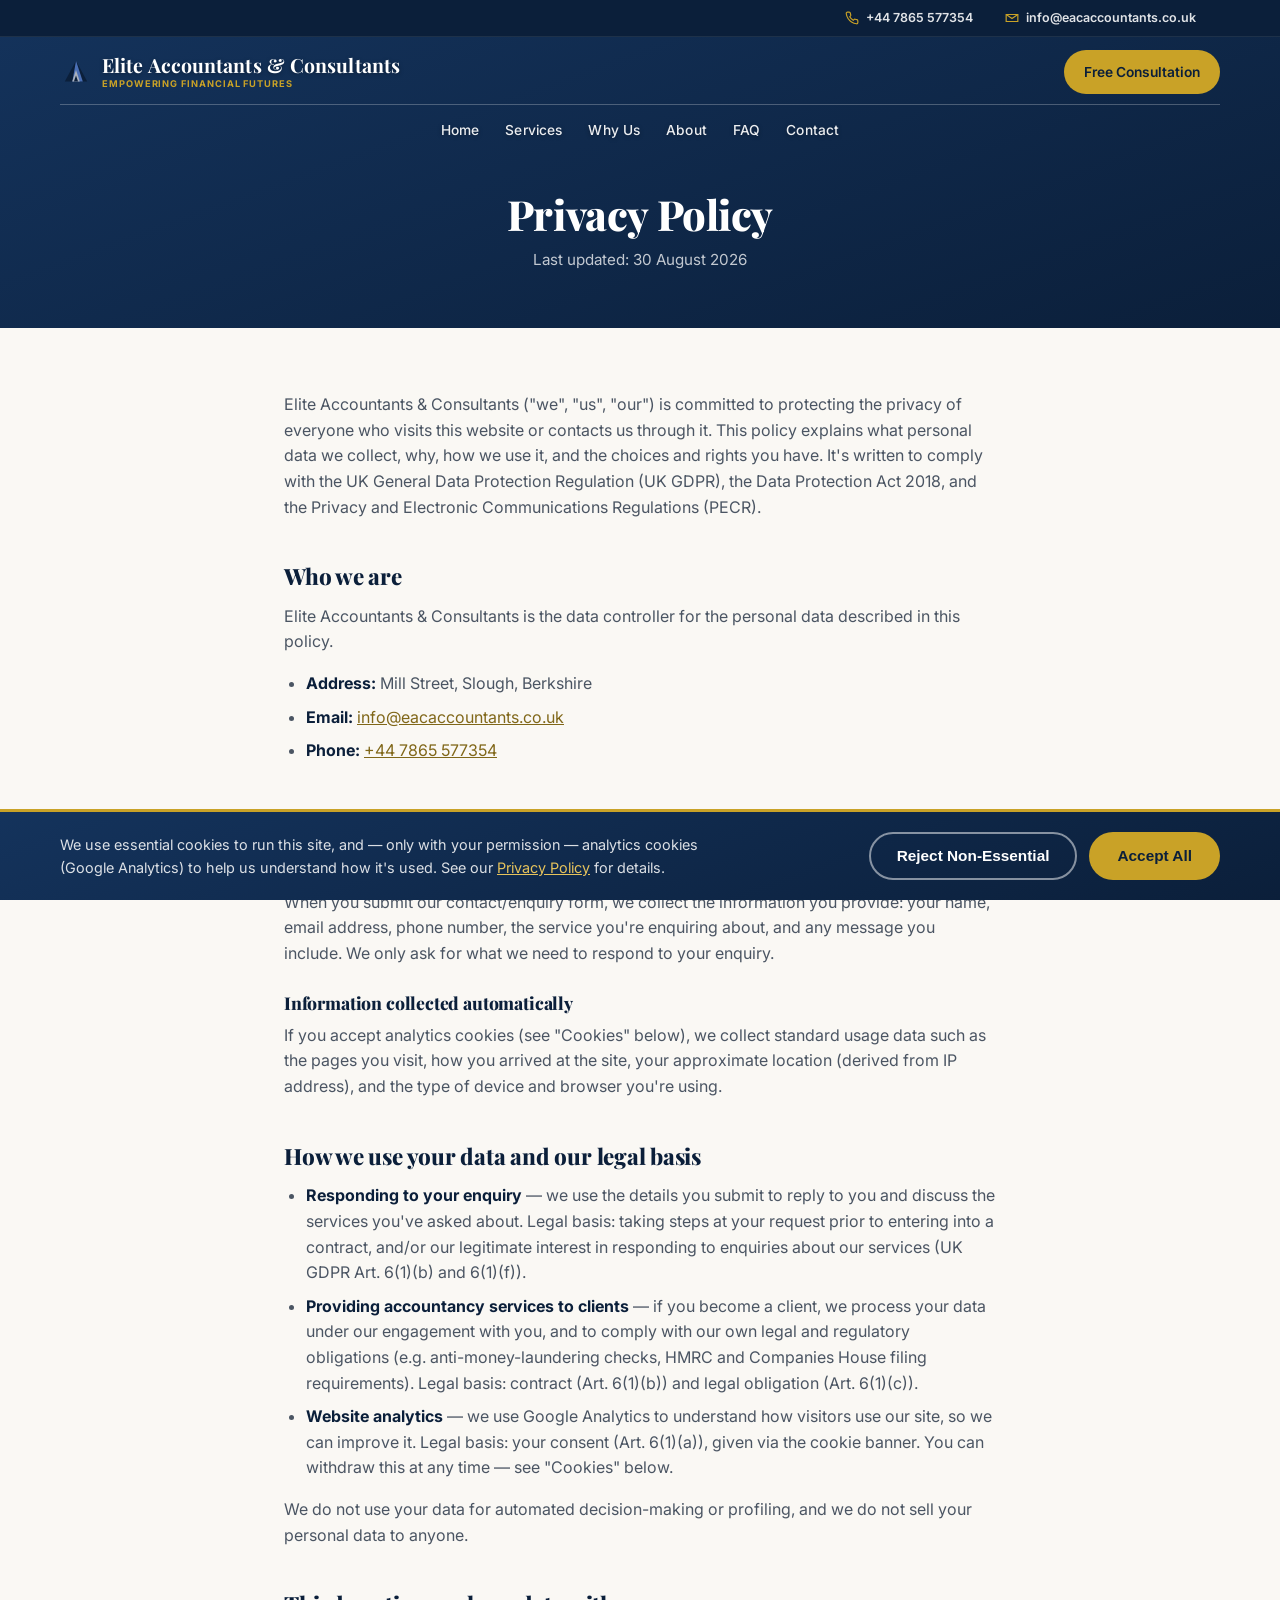
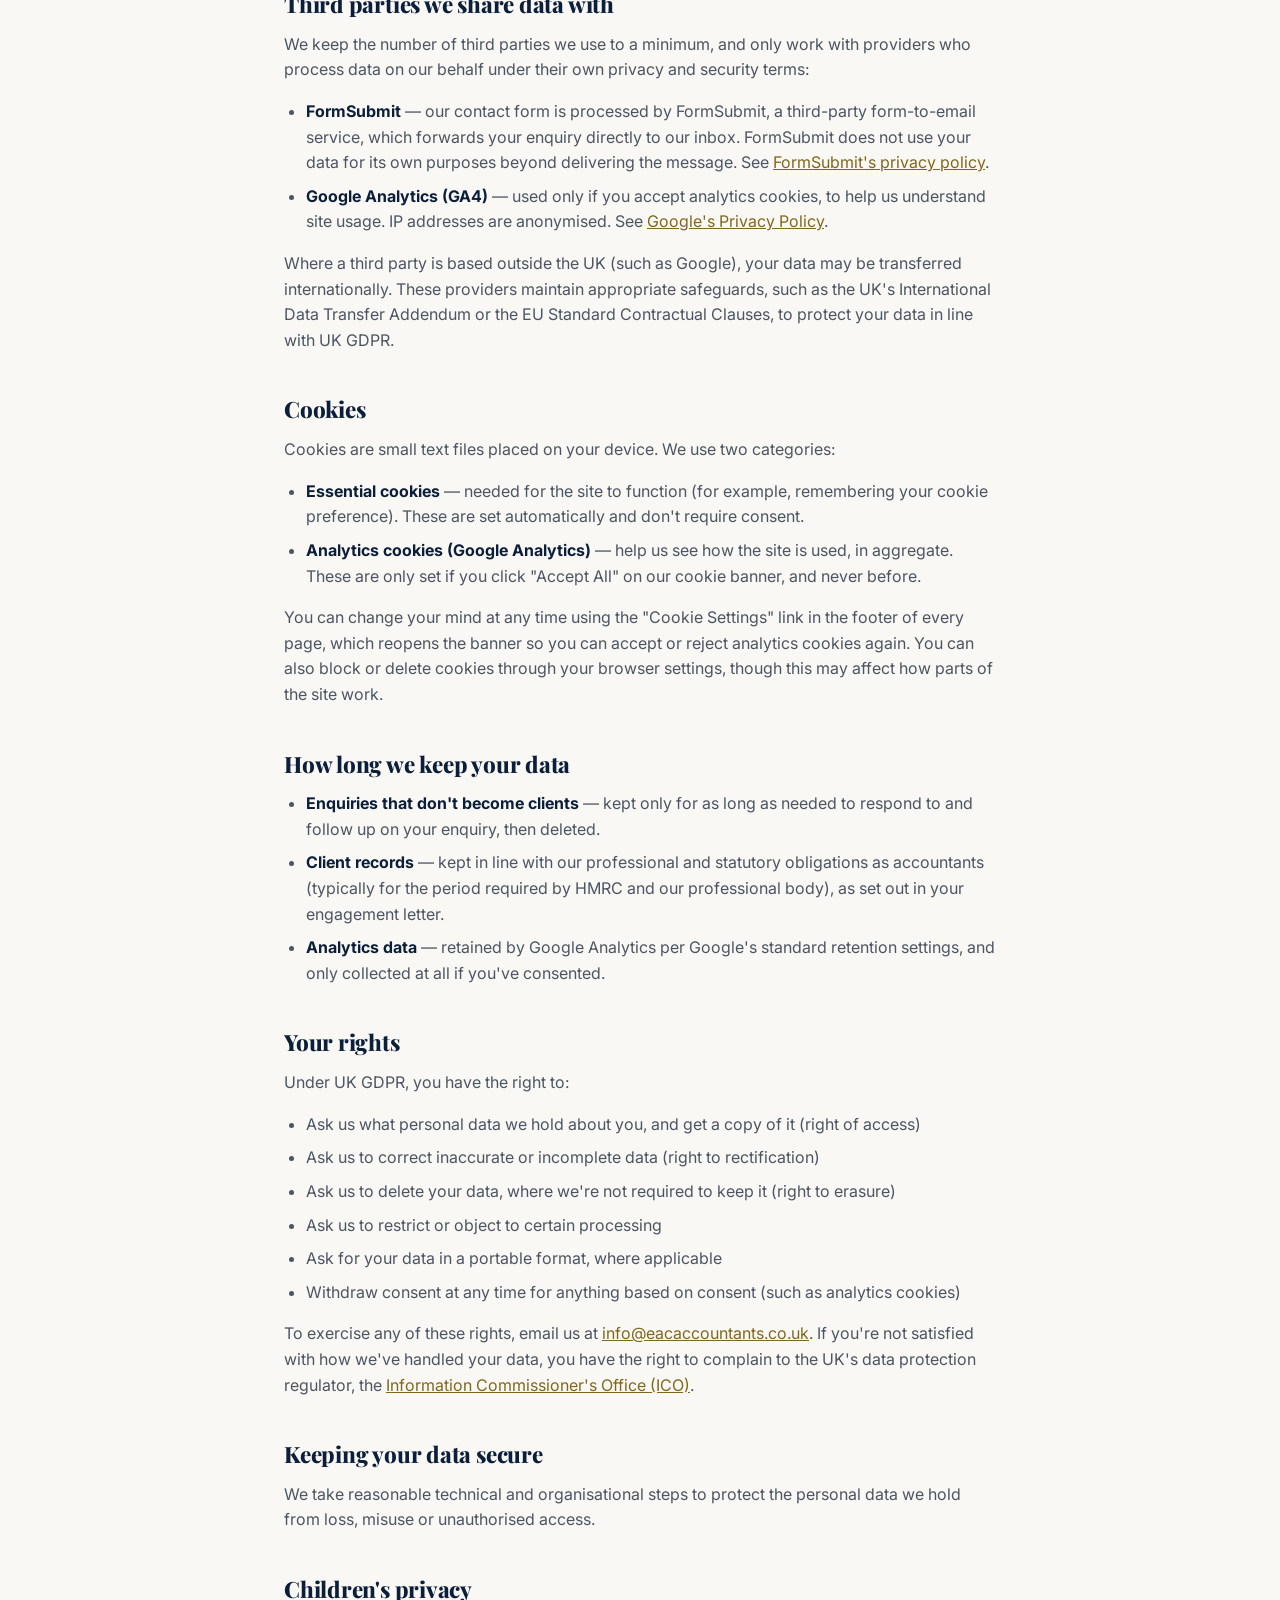
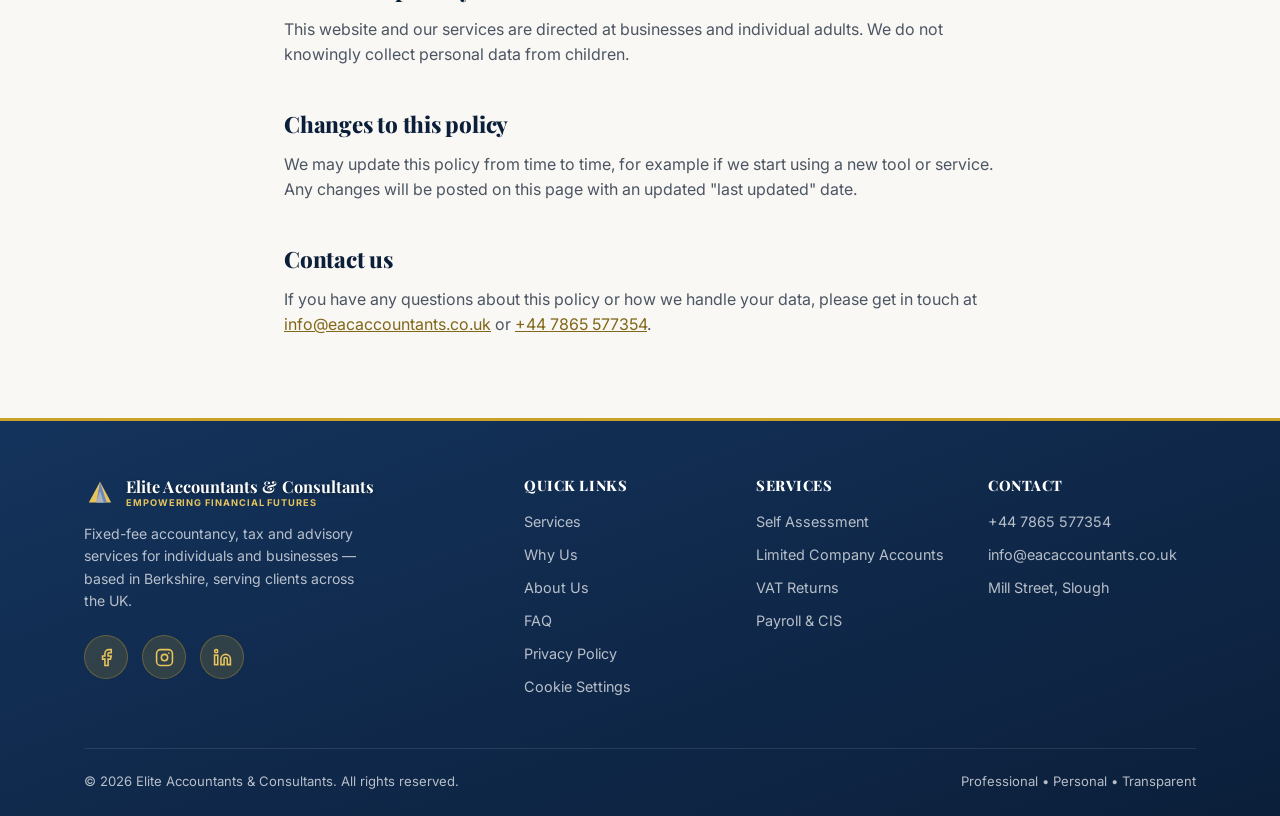
==== commit dde624cc: "email changes" ====
--- a/privacy-policy.html
+++ b/privacy-policy.html
@@ -35,7 +35,7 @@
     </a>
     <a href="index.html#contact">
       <svg viewBox="0 0 24 24" fill="none" stroke="currentColor" stroke-width="2"><path d="M4 4h16v16H4z" opacity="0"/><path d="M22 6 12 13 2 6"/><path d="M2 6h20v12H2z"/></svg>
-      info.eac@yahoo.com
+      info@eacaccountants.co.uk
     </a>
   </div>
 </div>
@@ -94,7 +94,7 @@
     <p>Elite Accountants &amp; Consultants is the data controller for the personal data described in this policy.</p>
     <ul>
       <li><strong>Address:</strong> Mill Street, Slough, Berkshire</li>
-      <li><strong>Email:</strong> <a href="mailto:info.eac@yahoo.com">info.eac@yahoo.com</a></li>
+      <li><strong>Email:</strong> <a href="mailto:info@eacaccountants.co.uk">info@eacaccountants.co.uk</a></li>
       <li><strong>Phone:</strong> <a href="tel:+447865577354">+44 7865 577354</a></li>
     </ul>
 
@@ -145,7 +145,7 @@
       <li>Ask for your data in a portable format, where applicable</li>
       <li>Withdraw consent at any time for anything based on consent (such as analytics cookies)</li>
     </ul>
-    <p>To exercise any of these rights, email us at <a href="mailto:info.eac@yahoo.com">info.eac@yahoo.com</a>. If you're not satisfied with how we've handled your data, you have the right to complain to the UK's data protection regulator, the <a href="https://ico.org.uk/make-a-complaint/" target="_blank" rel="noopener">Information Commissioner's Office (ICO)</a>.</p>
+    <p>To exercise any of these rights, email us at <a href="mailto:info@eacaccountants.co.uk">info@eacaccountants.co.uk</a>. If you're not satisfied with how we've handled your data, you have the right to complain to the UK's data protection regulator, the <a href="https://ico.org.uk/make-a-complaint/" target="_blank" rel="noopener">Information Commissioner's Office (ICO)</a>.</p>
 
     <h2>Keeping your data secure</h2>
     <p>We take reasonable technical and organisational steps to protect the personal data we hold from loss, misuse or unauthorised access.</p>
@@ -157,7 +157,7 @@
     <p>We may update this policy from time to time, for example if we start using a new tool or service. Any changes will be posted on this page with an updated "last updated" date.</p>
 
     <h2>Contact us</h2>
-    <p>If you have any questions about this policy or how we handle your data, please get in touch at <a href="mailto:info.eac@yahoo.com">info.eac@yahoo.com</a> or <a href="tel:+447865577354">+44 7865 577354</a>.</p>
+    <p>If you have any questions about this policy or how we handle your data, please get in touch at <a href="mailto:info@eacaccountants.co.uk">info@eacaccountants.co.uk</a> or <a href="tel:+447865577354">+44 7865 577354</a>.</p>
 
   </div>
 </section>
@@ -209,7 +209,7 @@
         <h4>Contact</h4>
         <ul>
           <li><a href="tel:+447865577354">+44 7865 577354</a></li>
-          <li><a href="index.html#contact">info.eac@yahoo.com</a></li>
+          <li><a href="index.html#contact">info@eacaccountants.co.uk</a></li>
           <li>Mill Street, Slough</li>
         </ul>
       </div>
--- a/styles.css
+++ b/styles.css
@@ -332,6 +332,10 @@
 .director-card h3 { font-size: 1.25rem; margin-bottom: 4px; }
 .director-card .role { color: var(--gold-dark); font-weight: 700; font-size: 0.82rem; letter-spacing: 0.08em; text-transform: uppercase; margin-bottom: 14px; }
 .director-card p { color: var(--gray-700); font-size: 0.92rem; }
+.director-card .director-email { display: flex; align-items: center; justify-content: center; gap: 8px; margin-top: 14px; font-size: 0.88rem; }
+.director-card .director-email svg { width: 16px; height: 16px; color: var(--gold-dark); flex-shrink: 0; }
+.director-card .director-email a { color: var(--navy); font-weight: 600; }
+.director-card .director-email a:hover { color: var(--gold-dark); }
 
 .about-list { display: grid; gap: 14px; }
 .about-list li { display: flex; gap: 12px; align-items: flex-start; color: var(--navy); font-weight: 600; font-size: 0.95rem; }
